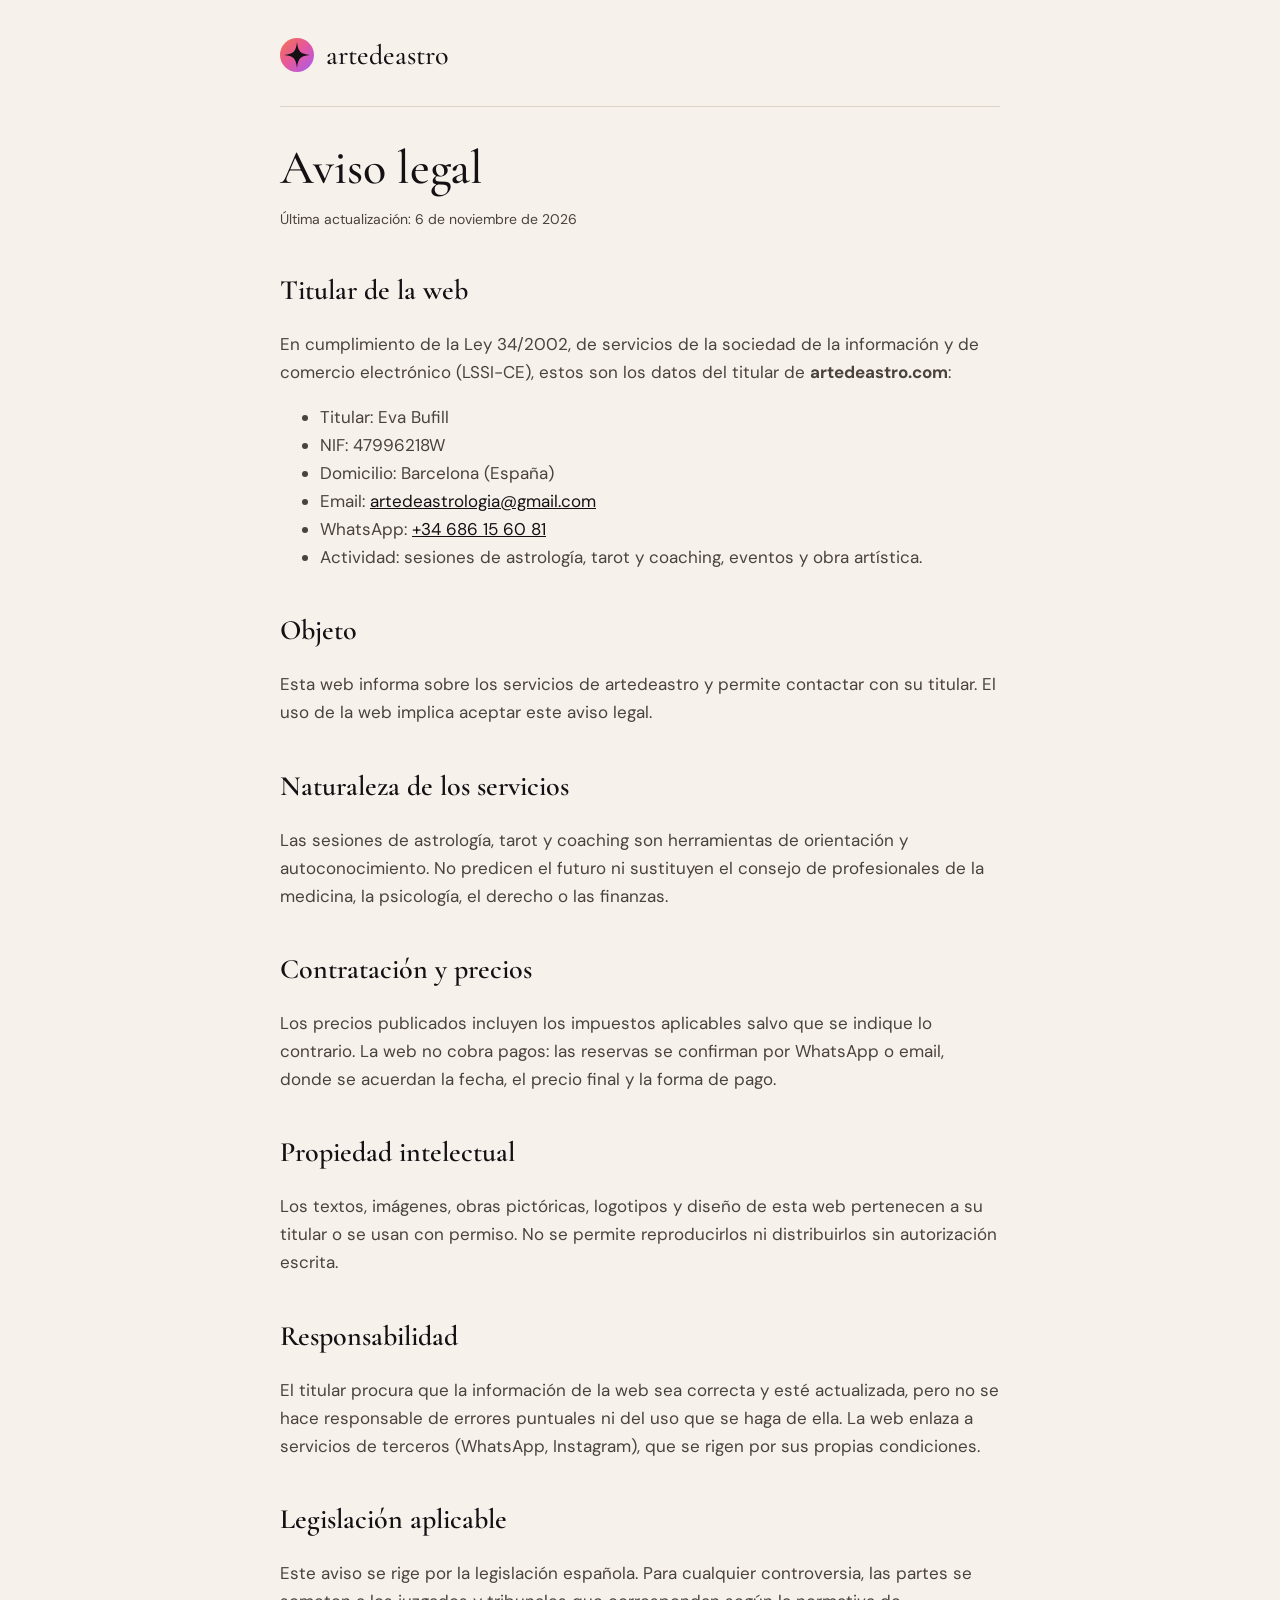
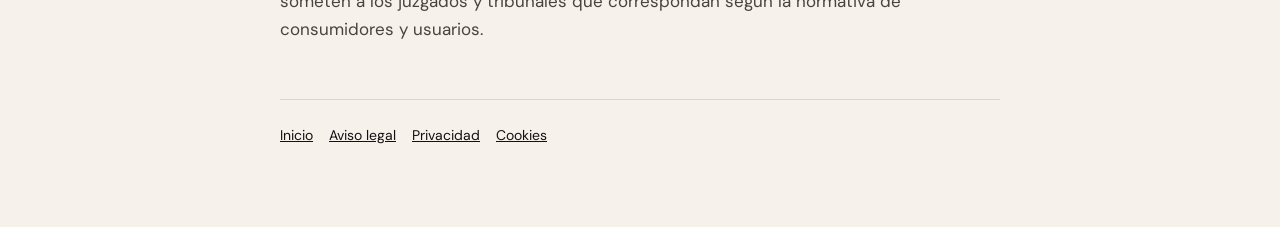
==== aviso-legal.html @ c8bb1cd9 "Lanzamiento: precios reales, páginas legales y web abierta a buscadores - Servicios: coaching astral" ====
<!doctype html>
<html lang="es">
<head>
<meta charset="utf-8">
<meta name="viewport" content="width=device-width,initial-scale=1">
<title>Aviso legal · artedeastro</title>
<link rel="icon" href="favicon.svg" type="image/svg+xml">
<link rel="canonical" href="https://artedeastro.com/aviso-legal.html">
<link rel="stylesheet" href="https://fonts.googleapis.com/css2?family=Cormorant+Garamond:wght@500;600&family=DM+Sans:wght@400;500&display=swap">
<link rel="stylesheet" href="legal.css">
</head>
<body>
<div class="wrap">
<header><a href="./"><svg viewBox="0 0 100 100" aria-hidden="true"><defs><linearGradient id="g" x1="0" y1="0" x2="1" y2="1"><stop offset="0" stop-color="#F4734F"/><stop offset=".5" stop-color="#E5579E"/><stop offset="1" stop-color="#A65CF2"/></linearGradient></defs><circle cx="50" cy="50" r="50" fill="url(#g)"/><path d="M50 12 C53 40 60 47 88 50 C60 53 53 60 50 88 C47 60 40 53 12 50 C40 47 47 40 50 12Z" fill="#141014"/></svg>artedeastro</a></header>
<main>
<h1>Aviso legal</h1>
<p class="small">Última actualización: 6 de noviembre de 2026</p>

<h2>Titular de la web</h2>
<p>En cumplimiento de la Ley 34/2002, de servicios de la sociedad de la información y de comercio electrónico (LSSI-CE), estos son los datos del titular de <strong>artedeastro.com</strong>:</p>
<ul>
<li>Titular: Eva Bufill</li>
<li>NIF: 47996218W</li>
<li>Domicilio: Barcelona (España)</li>
<li>Email: <a href="mailto:artedeastrologia@gmail.com">artedeastrologia@gmail.com</a></li>
<li>WhatsApp: <a href="https://wa.me/34686156081">+34 686 15 60 81</a></li>
<li>Actividad: sesiones de astrología, tarot y coaching, eventos y obra artística.</li>
</ul>

<h2>Objeto</h2>
<p>Esta web informa sobre los servicios de artedeastro y permite contactar con su titular. El uso de la web implica aceptar este aviso legal.</p>

<h2>Naturaleza de los servicios</h2>
<p>Las sesiones de astrología, tarot y coaching son herramientas de orientación y autoconocimiento. No predicen el futuro ni sustituyen el consejo de profesionales de la medicina, la psicología, el derecho o las finanzas.</p>

<h2>Contratación y precios</h2>
<p>Los precios publicados incluyen los impuestos aplicables salvo que se indique lo contrario. La web no cobra pagos: las reservas se confirman por WhatsApp o email, donde se acuerdan la fecha, el precio final y la forma de pago.</p>

<h2>Propiedad intelectual</h2>
<p>Los textos, imágenes, obras pictóricas, logotipos y diseño de esta web pertenecen a su titular o se usan con permiso. No se permite reproducirlos ni distribuirlos sin autorización escrita.</p>

<h2>Responsabilidad</h2>
<p>El titular procura que la información de la web sea correcta y esté actualizada, pero no se hace responsable de errores puntuales ni del uso que se haga de ella. La web enlaza a servicios de terceros (WhatsApp, Instagram), que se rigen por sus propias condiciones.</p>

<h2>Legislación aplicable</h2>
<p>Este aviso se rige por la legislación española. Para cualquier controversia, las partes se someten a los juzgados y tribunales que correspondan según la normativa de consumidores y usuarios.</p>
</main>
<footer><a href="./">Inicio</a><a href="aviso-legal.html">Aviso legal</a><a href="privacidad.html">Privacidad</a><a href="cookies.html">Cookies</a></footer>
</div>
</body>
</html>
---- legal.css ----
:root{--hueso:#F6F1EA;--tinta:#141014;--tinta-2:#4A423D;--linea:#DDD3C7;--rosa:#E36FB2}
*{box-sizing:border-box}
body{margin:0;background:var(--hueso);color:var(--tinta);font:17px/1.65 'DM Sans',Arial,sans-serif}
.wrap{max-width:760px;margin:0 auto;padding:32px 20px 80px}
header{display:flex;align-items:center;gap:12px;padding-bottom:28px;border-bottom:1px solid var(--linea);margin-bottom:36px}
header a{display:flex;align-items:center;gap:12px;color:var(--tinta);text-decoration:none;font-family:'Cormorant Garamond',Georgia,serif;font-size:28px;font-weight:500}
header svg{width:34px;height:34px}
h1{font-family:'Cormorant Garamond',Georgia,serif;font-weight:500;font-size:48px;line-height:1.05;margin:0 0 8px}
h2{font-family:'Cormorant Garamond',Georgia,serif;font-weight:600;font-size:28px;margin:36px 0 8px}
p,li{color:var(--tinta-2)}
a{color:var(--tinta)}
table{width:100%;border-collapse:collapse;font-size:15px}
td,th{border-bottom:1px solid var(--linea);padding:10px 8px;text-align:left;vertical-align:top}
.small{font-size:14px;color:var(--tinta-2)}
footer{margin-top:56px;padding-top:24px;border-top:1px solid var(--linea);font-size:14px;display:flex;flex-wrap:wrap;gap:16px}
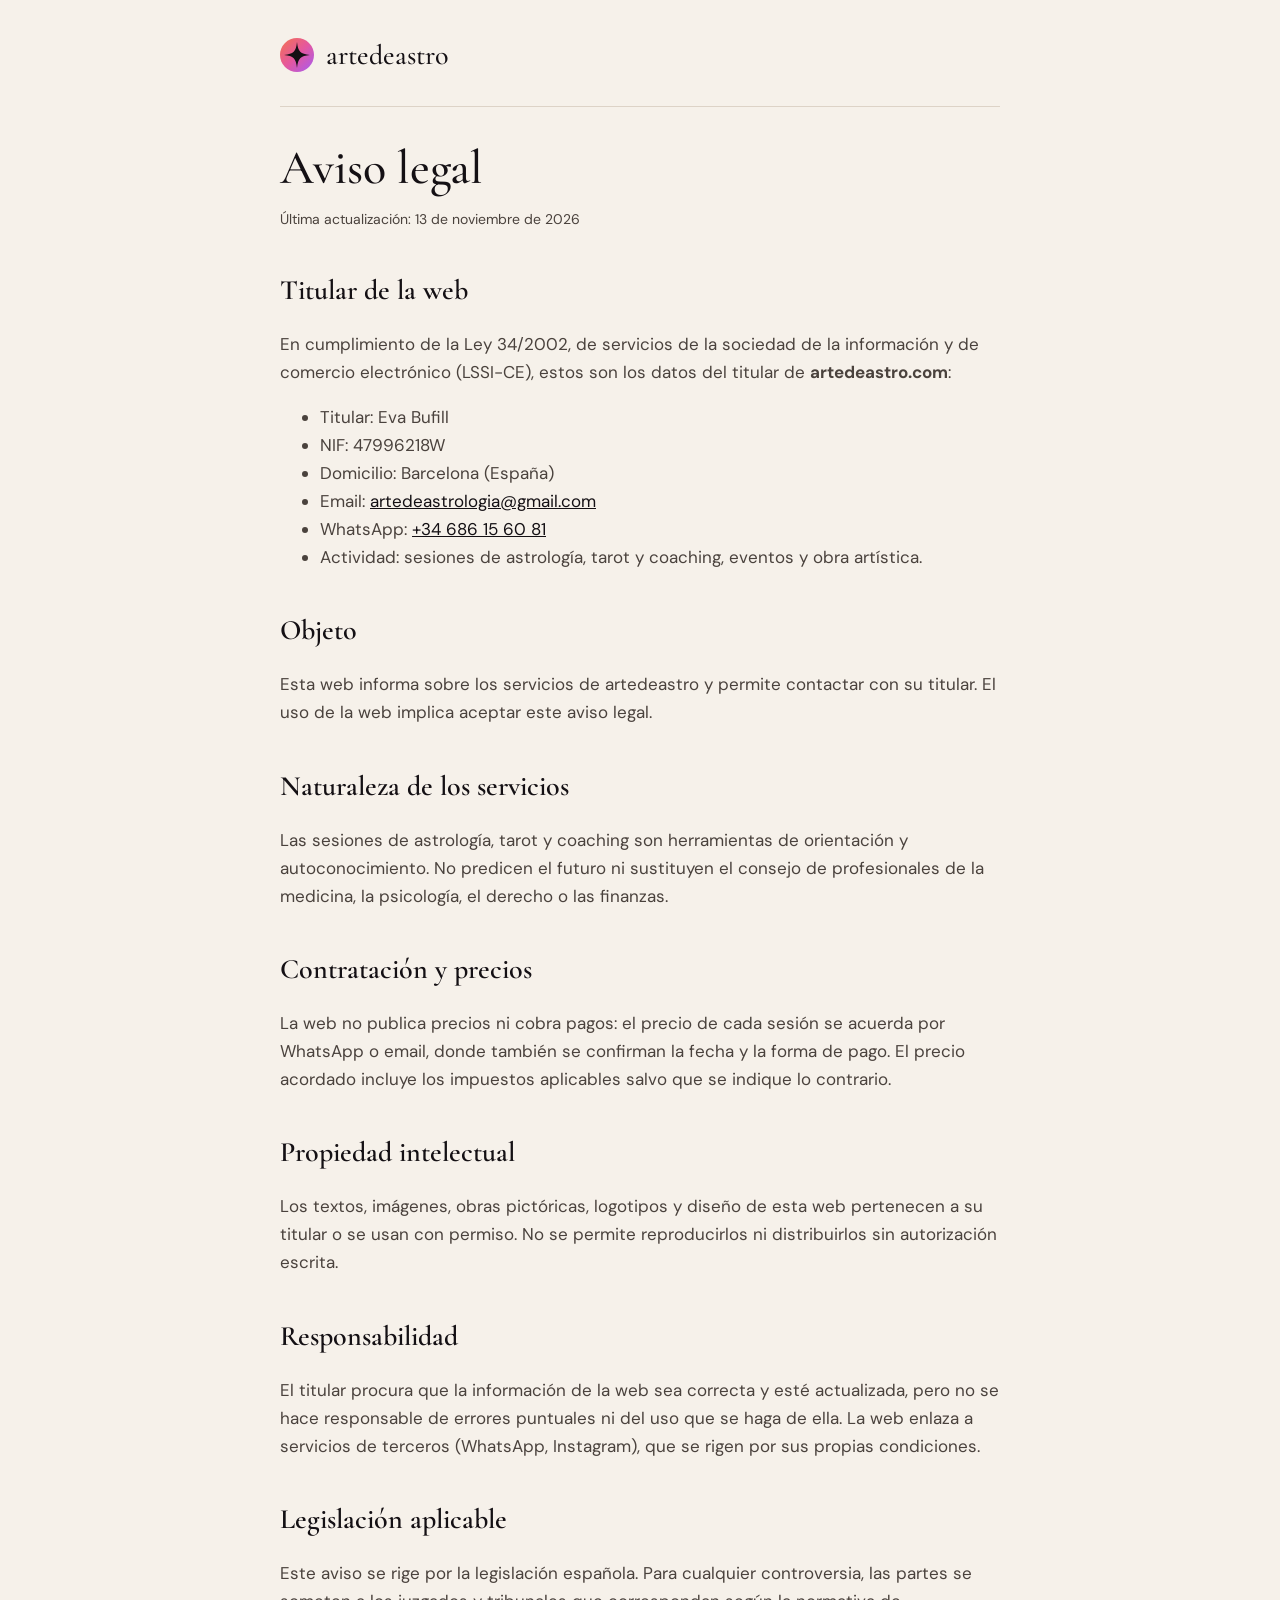
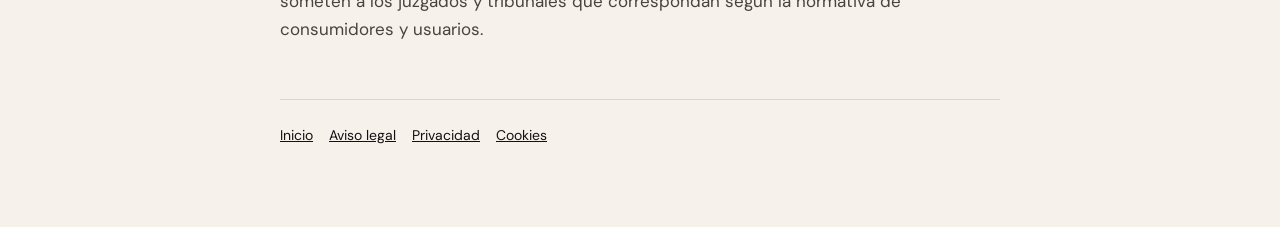
==== commit b84cd870: "Quitar los precios y poner un botón de consulta y reserva Las sesiones ya no muestran precio: en las" ====
--- a/aviso-legal.html
+++ b/aviso-legal.html
@@ -14,7 +14,7 @@
 <header><a href="./"><svg viewBox="0 0 100 100" aria-hidden="true"><defs><linearGradient id="g" x1="0" y1="0" x2="1" y2="1"><stop offset="0" stop-color="#F4734F"/><stop offset=".5" stop-color="#E5579E"/><stop offset="1" stop-color="#A65CF2"/></linearGradient></defs><circle cx="50" cy="50" r="50" fill="url(#g)"/><path d="M50 12 C53 40 60 47 88 50 C60 53 53 60 50 88 C47 60 40 53 12 50 C40 47 47 40 50 12Z" fill="#141014"/></svg>artedeastro</a></header>
 <main>
 <h1>Aviso legal</h1>
-<p class="small">Última actualización: 6 de noviembre de 2026</p>
+<p class="small">Última actualización: 13 de noviembre de 2026</p>
 
 <h2>Titular de la web</h2>
 <p>En cumplimiento de la Ley 34/2002, de servicios de la sociedad de la información y de comercio electrónico (LSSI-CE), estos son los datos del titular de <strong>artedeastro.com</strong>:</p>
@@ -34,7 +34,7 @@
 <p>Las sesiones de astrología, tarot y coaching son herramientas de orientación y autoconocimiento. No predicen el futuro ni sustituyen el consejo de profesionales de la medicina, la psicología, el derecho o las finanzas.</p>
 
 <h2>Contratación y precios</h2>
-<p>Los precios publicados incluyen los impuestos aplicables salvo que se indique lo contrario. La web no cobra pagos: las reservas se confirman por WhatsApp o email, donde se acuerdan la fecha, el precio final y la forma de pago.</p>
+<p>La web no publica precios ni cobra pagos: el precio de cada sesión se acuerda por WhatsApp o email, donde también se confirman la fecha y la forma de pago. El precio acordado incluye los impuestos aplicables salvo que se indique lo contrario.</p>
 
 <h2>Propiedad intelectual</h2>
 <p>Los textos, imágenes, obras pictóricas, logotipos y diseño de esta web pertenecen a su titular o se usan con permiso. No se permite reproducirlos ni distribuirlos sin autorización escrita.</p>
